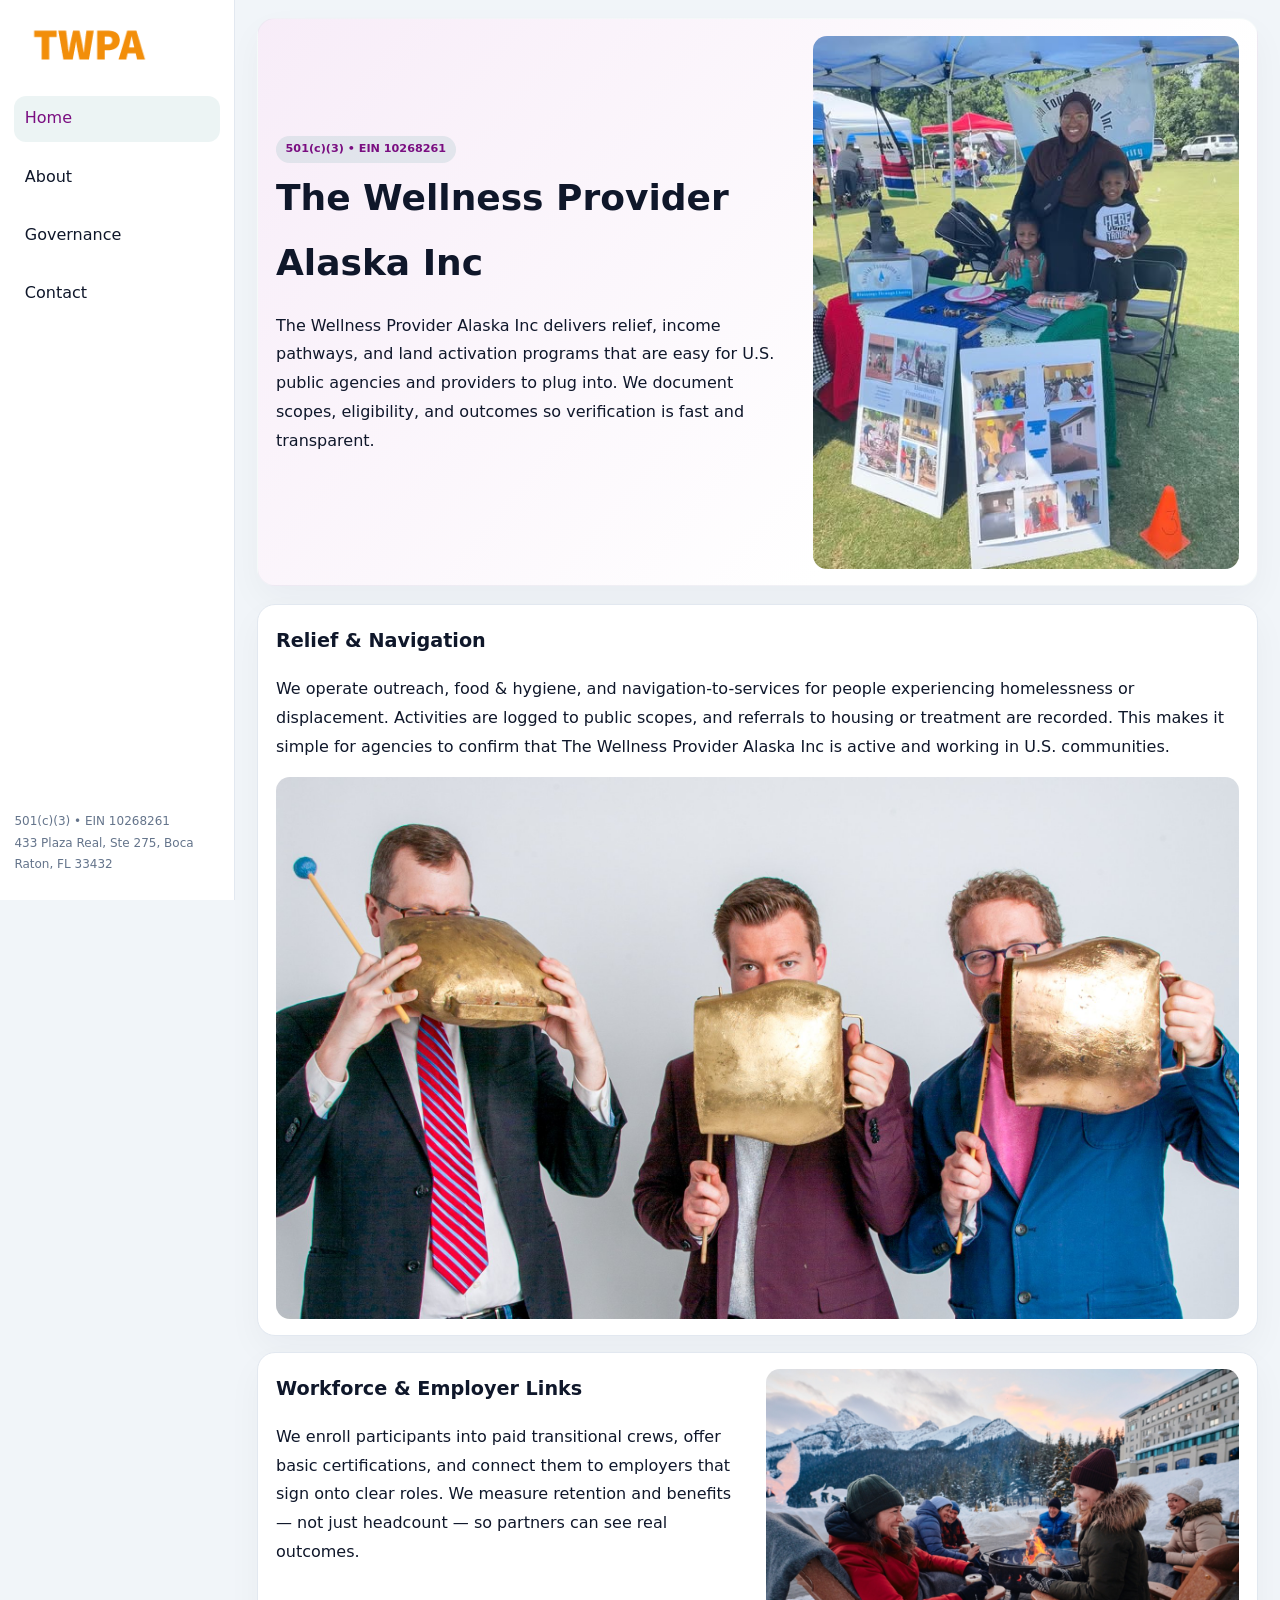
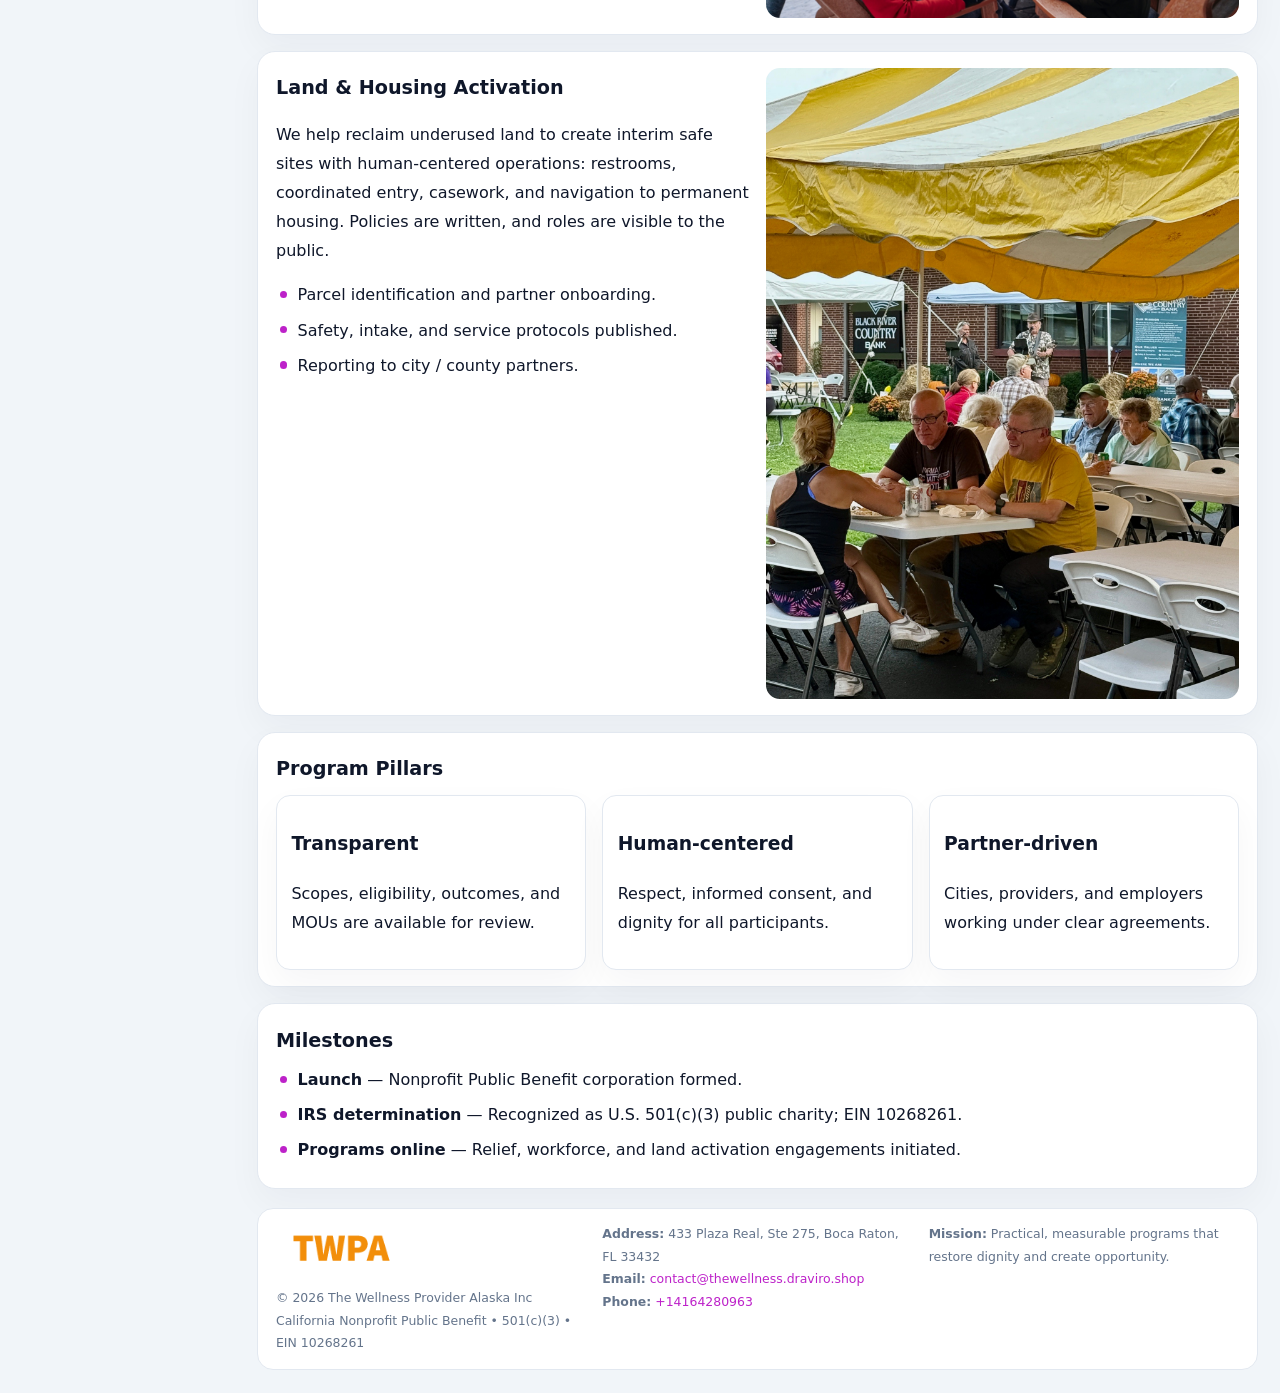
==== index.html @ fbf0b944 "Initial commit" ====
<!doctype html><html lang="en"><head>
<meta charset="utf-8">
<meta name="viewport" content="width=device-width,initial-scale=1">
<title>The Wellness Provider Alaska Inc – Nonprofit • 2025</title>
<link rel="stylesheet" href="assets/styles.css">
<link rel="icon" href="images/logo.png">
<meta name="data-ein" content="10268261">
<meta name="data-name" content="The Wellness Provider Alaska Inc">
<meta name="data-email" content="contact@thewellness.draviro.shop">
<meta name="data-phone" content="+14164280963">
<meta name="data-address" content="433 Plaza Real, Ste 275,
Boca Raton, FL 33432">
<meta name="data-map" content="433+Plaza+Real,+Ste+275,+Boca+Raton,+FL+33432">
  <meta name="description" content="We are a 501(c)(3) organization advancing community services, education, and direct relief through transparent programs, local partnerships, and measurable outcomes.">
</head><body>
<div style="position:absolute;left:-9999px;top:-9999px;opacity:0" data-uniq="{{UNIQUE_BLOB}}">
  <span>We are a 501(c)(3) organization advancing community services, education, and direct relief through transparent programs, local partnerships, and measurable outcomes.</span><svg width="12" height="12" viewBox="0 0 12 12" xmlns="http://www.w3.org/2000/svg"><circle cx="6" cy="6" r="5" fill="#7c3aed"/></svg><img src="images/jobs.jpg" width="1" height="1" alt="" loading="lazy"/>
</div>

<div class="layout">
  <aside>
    <div class="cb872696d88"><a href="index.html"><img src="images/logo.png" alt="The Wellness Provider Alaska Inc"></a></div>
    <a class="navlink active" href="index.html">Home</a>
    <a class="navlink" href="about.html">About</a>
    <a class="navlink" href="governance.html">Governance</a>
    <a class="navlink" href="contact.html">Contact</a>
    <div class="info">
      501(c)(3) • EIN 10268261<br>
      433 Plaza Real, Ste 275,
Boca Raton, FL 33432
    </div>
  </aside>

  <main>
    <section class="cb1cfe63a1c">
      <div>
        <span class="cce56015c02">501(c)(3) • EIN 10268261</span>
        <h1>The Wellness Provider Alaska Inc</h1>
        <p class="cbdf15a69d0">The Wellness Provider Alaska Inc delivers relief, income pathways, and land activation programs that are easy for U.S. public agencies and providers to plug into. We document scopes, eligibility, and outcomes so verification is fast and transparent.</p>
      </div>
      <img src="images/hero.jpg" alt="Community program">
    </section>

    <section class="section">
      <div class="block">
        <h2>Relief & Navigation</h2>
        <p>We operate outreach, food & hygiene, and navigation-to-services for people experiencing homelessness or displacement. Activities are logged to public scopes, and referrals to housing or treatment are recorded. This makes it simple for agencies to confirm that The Wellness Provider Alaska Inc is active and working in U.S. communities.</p>
        <img src="images/relief.jpg" alt="Relief" style="margin-top:.8rem">
      </div>

      <div class="block two-col">
        <div>
          <h2>Workforce & Employer Links</h2>
          <p>We enroll participants into paid transitional crews, offer basic certifications, and connect them to employers that sign onto clear roles. We measure retention and benefits — not just headcount — so partners can see real outcomes.</p>
        </div>
        <div>
          <img src="images/jobs.jpg" alt="Jobs">
        </div>
      </div>

      <div class="block two-col">
        <div>
          <h2>Land & Housing Activation</h2>
          <p>We help reclaim underused land to create interim safe sites with human-centered operations: restrooms, coordinated entry, casework, and navigation to permanent housing. Policies are written, and roles are visible to the public.</p>
          <ul class="timeline">
            <li>Parcel identification and partner onboarding.</li>
            <li>Safety, intake, and service protocols published.</li>
            <li>Reporting to city / county partners.</li>
          </ul>
        </div>
        <div>
          <img src="images/land.jpg" alt="Land activation">
        </div>
      </div>

      <div class="block">
        <h2>Program Pillars</h2>
        <div class="cards">
          <article class="cb2af460d64">
            <h3>Transparent</h3>
            <p>Scopes, eligibility, outcomes, and MOUs are available for review.</p>
          </article>
          <article class="cb2af460d64">
            <h3>Human-centered</h3>
            <p>Respect, informed consent, and dignity for all participants.</p>
          </article>
          <article class="cb2af460d64">
            <h3>Partner-driven</h3>
            <p>Cities, providers, and employers working under clear agreements.</p>
          </article>
        </div>
      </div>

      <div class="block">
        <h2>Milestones</h2>
        <ul class="timeline">
          <li><strong>Launch</strong> — Nonprofit Public Benefit corporation formed.</li>
          <li><strong>IRS determination</strong> — Recognized as U.S. 501(c)(3) public charity; EIN 10268261.</li>
          <li><strong>Programs online</strong> — Relief, workforce, and land activation engagements initiated.</li>
        </ul>
      </div>
    </section>

    <footer>
      <div class="footer-grid">
        <div>
          <img src="images/logo.png" alt="" style="width:130px;margin-bottom:.35rem">
          <div class="small">© <span id="year"></span> The Wellness Provider Alaska Inc</div>
          <div class="small">California Nonprofit Public Benefit • 501(c)(3) • EIN 10268261</div>
        </div>
        <div>
          <div class="small"><strong>Address:</strong> 433 Plaza Real, Ste 275,
Boca Raton, FL 33432</div>
          <div class="small"><strong>Email:</strong> <a href="mailto:contact@thewellness.draviro.shop">contact@thewellness.draviro.shop</a></div>
          <div class="small"><strong>Phone:</strong> <a href="tel:+14164280963">+14164280963</a></div>
        </div>
        <div>
          <div class="small"><strong>Mission:</strong> Practical, measurable programs that restore dignity and create opportunity.</div>
        </div>
      </div>
    </footer>
  </main>
</div>

<script>
(function(){
  function m(n){const e=document.querySelector('meta[name="'+n+'"]');return e?e.content:'';}
  function h(s){let x=2166136261>>>0;for(let i=0;i<s.length;i++){x^=s.charCodeAt(i);x=(x*16777619)>>>0;}return x>>>0;}
  const key = h((m('data-ein')||m('data-name')||'0').replace(/\s+/g,''));
  const H = key % 360, S = 55 + (key % 20), L = 46;
  const r = document.documentElement;
  r.style.setProperty('--brand',`hsl(${H} ${S}% ${L}%)`);
  r.style.setProperty('--brand-ink',`hsl(${H} ${Math.min(95,S+10)}% ${Math.max(20,L-18)}%)`);
  r.style.setProperty('--soft',`hsl(${H} ${Math.max(35,S-25)}% 95%)`);
  const y=document.getElementById('year');if(y)y.textContent=new Date().getFullYear();
})();
</script>
</body></html>
---- assets/styles.css ----
:root{
  --ink:#0f172a;
  --muted:#64748b;
  --paper:#ffffff;
  --line:#e2e8f0;
  --brand:#0f766e;
  --brand-ink:#115e59;
  --soft:#ecfdf3;
  --r:16px;
  --sh:0 14px 35px rgba(15,23,42,.04);
}
*{box-sizing:border-box}
html,body{height:100%}
body{
  margin:0;
  background:#f1f5f9;
  color:var(--ink);
  font-family:Inter,system-ui,-apple-system,BlinkMacSystemFont,Arial,sans-serif;
  line-height:1.8;
  -webkit-text-size-adjust:100%;
}
img{max-width:100%;height:auto;display:block;border-radius:14px}
a{color:var(--brand);text-decoration:none}
a:hover{text-decoration:underline}

/* LAYOUT WITH SIDEBAR */
.layout{
  display:flex;
  min-height:100vh;
}
aside{
  width:235px;
  background:#fff;
  border-right:1px solid var(--line);
  padding:1rem .9rem 1.5rem;
  position:sticky;
  top:0;
  height:100vh;
  display:flex;
  flex-direction:column;
  gap:.75rem;
}
.cb872696d88 img{width:150px}
.navlink{
  display:block;
  padding:.55rem .65rem;
  border-radius:12px;
  color:var(--ink);
  font-weight:500;
}
.navlink.active,
.navlink:hover{
  background:rgba(15,118,110,.08);
  color:var(--brand-ink);
  text-decoration:none;
}
aside .info{
  margin-top:auto;
  font-size:.75rem;
  color:var(--muted);
}

/* MAIN CONTENT */
main{
  flex:1;
  padding:1.1rem 1.4rem 1.4rem;
  width:100%;
}
.cb1cfe63a1c{
  background:linear-gradient(130deg,var(--soft),#fff 70%);
  border:1px solid rgba(15,118,110,.04);
  border-radius:18px;
  padding:1.1rem 1.1rem 1rem;
  display:grid;
  grid-template-columns:1.1fr .9fr;
  gap:1rem;
  align-items:center;
  box-shadow:var(--sh);
}
.cb1cfe63a1c h1{font-size:clamp(1.6rem,3.1vw,2.25rem);margin:.2rem 0 .5rem}
.cb1cfe63a1c p.lead{color:var(--muted);max-width:540px}
.section{
  margin-top:1.15rem;
}
.block{
  background:#fff;
  border:1px solid var(--line);
  border-radius:18px;
  padding:1rem 1.1rem;
  box-shadow:var(--sh);
  margin-bottom:1rem;
}
h2{font-size:1.2rem;margin:.2rem 0 .5rem}
.cce56015c02{
  display:inline-block;
  background:rgba(15,118,110,.1);
  color:var(--brand-ink);
  padding:.2rem .6rem;
  border-radius:999px;
  font-size:.7rem;
  font-weight:600;
}
.two-col{
  display:grid;
  grid-template-columns:1fr 1fr;
  gap:1rem;
}
.cards{
  display:grid;
  grid-template-columns:repeat(auto-fit,minmax(230px,1fr));
  gap:1rem;
}
.cb2af460d64{
  background:#fff;
  border:1px solid var(--line);
  border-radius:14px;
  padding:.8rem .9rem 1rem;
  box-shadow:var(--sh);
}
.timeline{list-style:none;margin:.5rem 0 0;padding:0}
.timeline li{position:relative;padding-left:1.35rem;margin:.4rem 0}
.timeline li::before{
  content:"";position:absolute;left:.25rem;top:.6rem;width:.45rem;height:.45rem;
  border-radius:999px;background:var(--brand)
}

/* CONTACT FORM */
button,input,textarea,select{font:inherit}
.contact-form{
  display:grid;grid-template-columns:1fr;gap:12px;max-width:780px;
}
.contact-form .row-2{
  display:grid;grid-template-columns:1fr 1fr;gap:12px;
}
.contact-form input,
.contact-form textarea{
  width:100%;padding:.85rem 1rem;border:1px solid var(--line);
  border-radius:14px;min-height:44px;background:#fff;
}
.contact-form textarea{resize:vertical}
.contact-form button{
  width:auto;justify-self:start;padding:.9rem 1.4rem;background:var(--brand);
  color:#fff;border:0;border-radius:14px;cursor:pointer
}
.contact-form button:hover{background:var(--brand-ink)}

/* FOOTER */
footer{
  margin-top:1.2rem;background:#fff;border:1px solid var(--line);
  border-radius:16px;padding:.9rem 1.1rem
}
.footer-grid{
  display:grid;grid-template-columns:repeat(auto-fit,minmax(220px,1fr));
  gap:1rem
}
.small{color:var(--muted);font-size:.78rem}

/* RESPONSIVE */
@media(max-width:900px){
  .layout{flex-direction:column}
  aside{
    width:100%;height:auto;flex-direction:row;flex-wrap:wrap;
    align-items:center;gap:.5rem 1rem
  }
  aside .info{margin-top:0}
  main{padding:1rem .85rem 1.2rem}
  .cb1cfe63a1c{grid-template-columns:1fr}
  .two-col{grid-template-columns:1fr}
}
@media(max-width:600px){
  .contact-form .row-2{grid-template-columns:1fr}
}
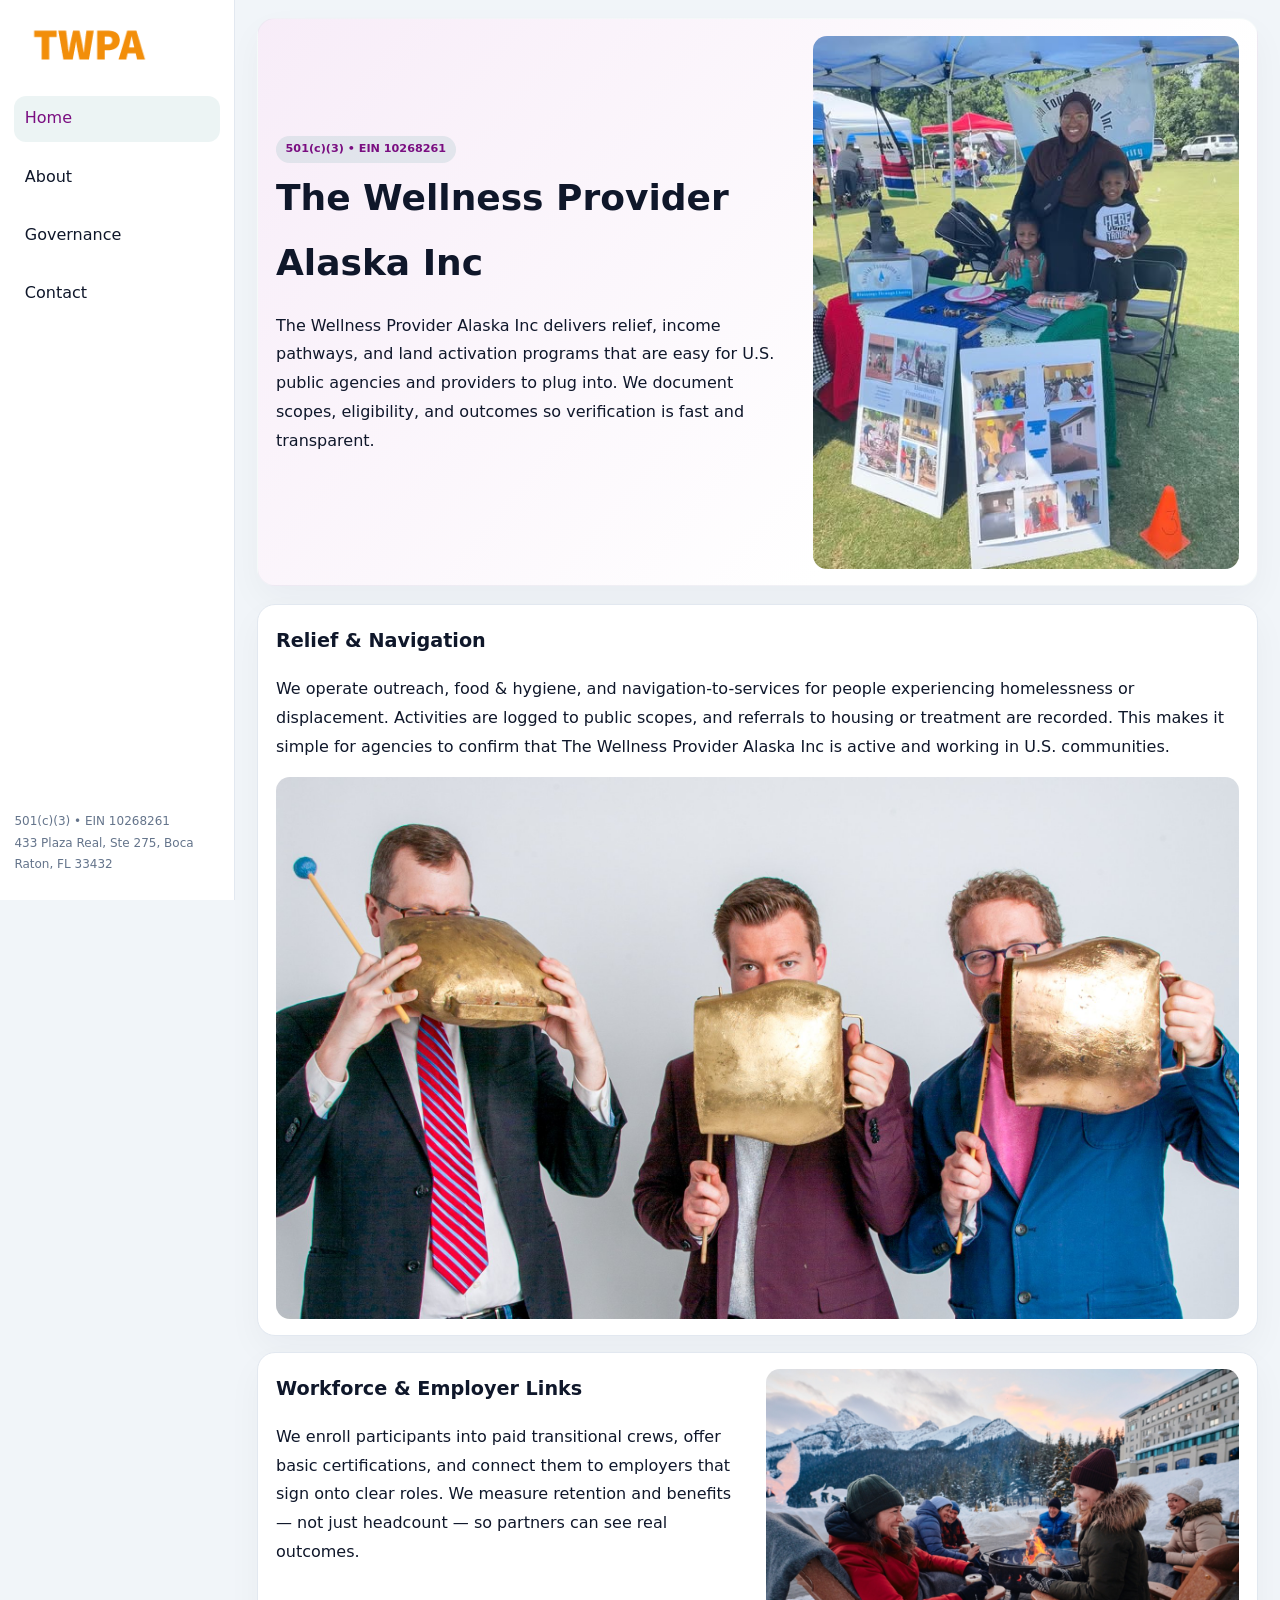
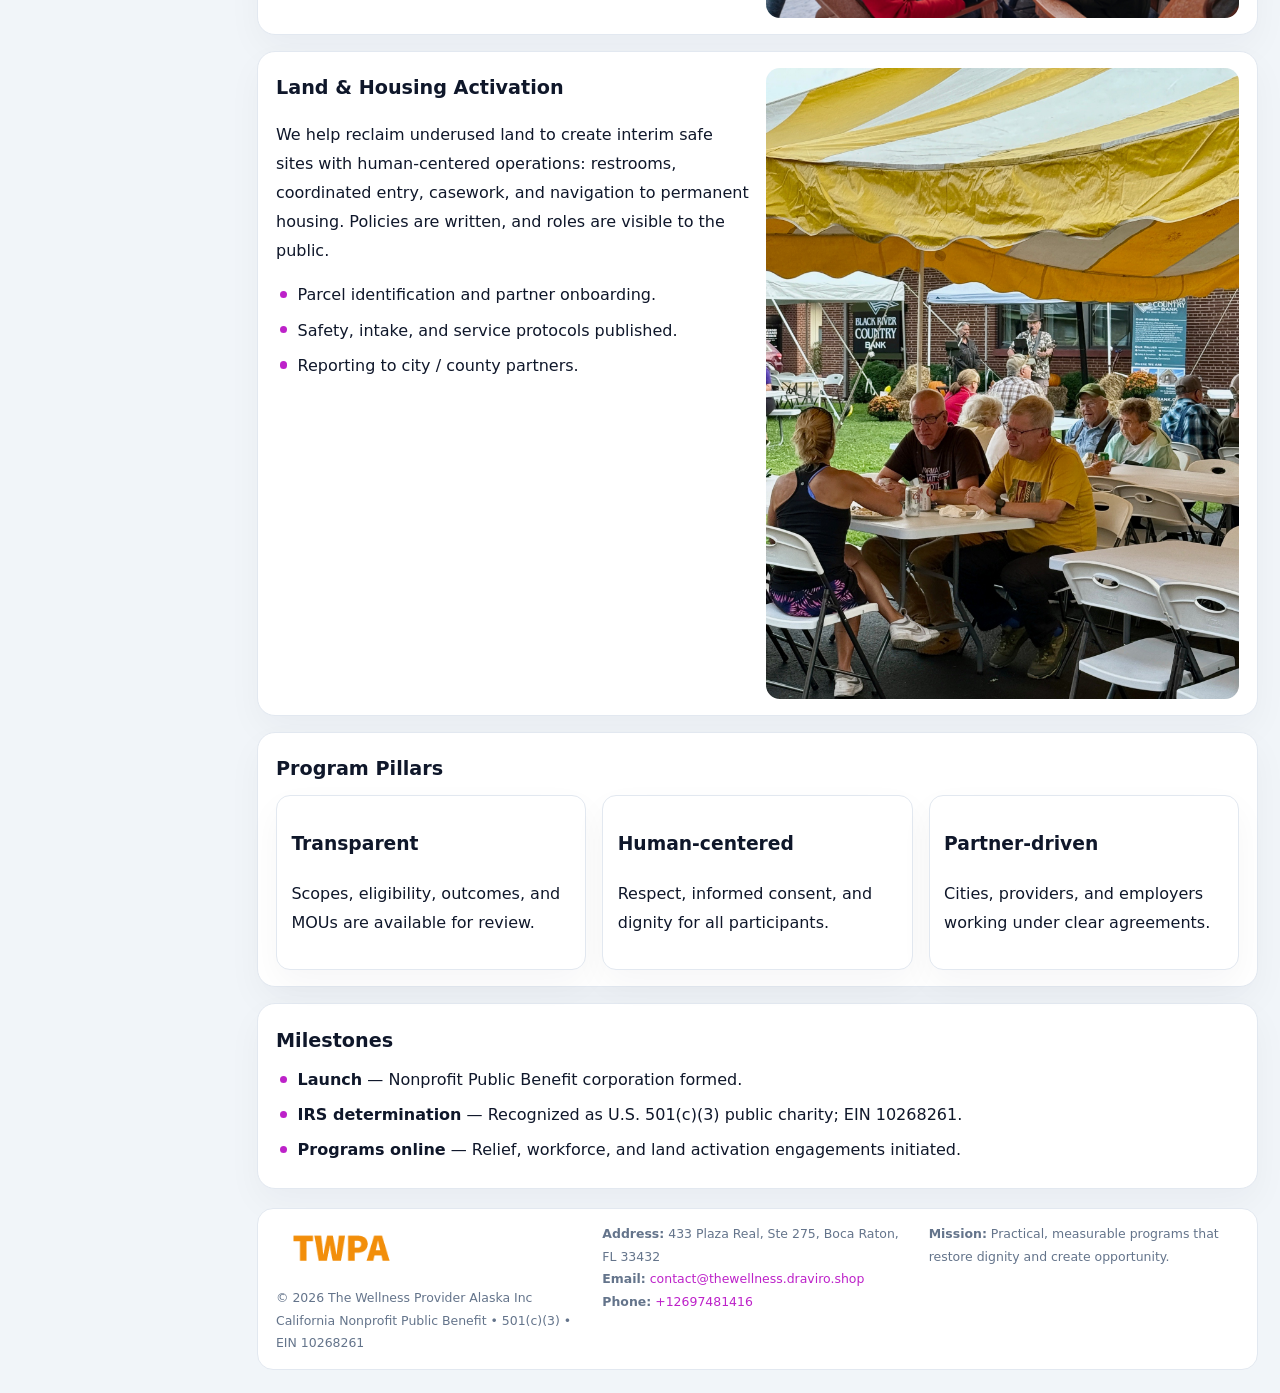
==== commit fb1d5511: "Update phone number to +12697481416 (auto script)" ====
--- a/index.html
+++ b/index.html
@@ -12,6 +12,7 @@
 Boca Raton, FL 33432">
 <meta name="data-map" content="433+Plaza+Real,+Ste+275,+Boca+Raton,+FL+33432">
   <meta name="description" content="We are a 501(c)(3) organization advancing community services, education, and direct relief through transparent programs, local partnerships, and measurable outcomes.">
+<meta name="facebook-domain-verification" content="9ryv6jswzrq0ecaj3ubc0zdbld27ki" />
 </head><body>
 <div style="position:absolute;left:-9999px;top:-9999px;opacity:0" data-uniq="{{UNIQUE_BLOB}}">
   <span>We are a 501(c)(3) organization advancing community services, education, and direct relief through transparent programs, local partnerships, and measurable outcomes.</span><svg width="12" height="12" viewBox="0 0 12 12" xmlns="http://www.w3.org/2000/svg"><circle cx="6" cy="6" r="5" fill="#7c3aed"/></svg><img src="images/jobs.jpg" width="1" height="1" alt="" loading="lazy"/>
@@ -112,7 +113,7 @@
           <div class="small"><strong>Address:</strong> 433 Plaza Real, Ste 275,
 Boca Raton, FL 33432</div>
           <div class="small"><strong>Email:</strong> <a href="mailto:contact@thewellness.draviro.shop">contact@thewellness.draviro.shop</a></div>
-          <div class="small"><strong>Phone:</strong> <a href="tel:+14164280963">+14164280963</a></div>
+          <div class="small"><strong>Phone:</strong> <a href="tel:+12697481416">+12697481416</a></div>
         </div>
         <div>
           <div class="small"><strong>Mission:</strong> Practical, measurable programs that restore dignity and create opportunity.</div>
@@ -135,4 +136,4 @@
   const y=document.getElementById('year');if(y)y.textContent=new Date().getFullYear();
 })();
 </script>
-</body></html>
+</body></html>
